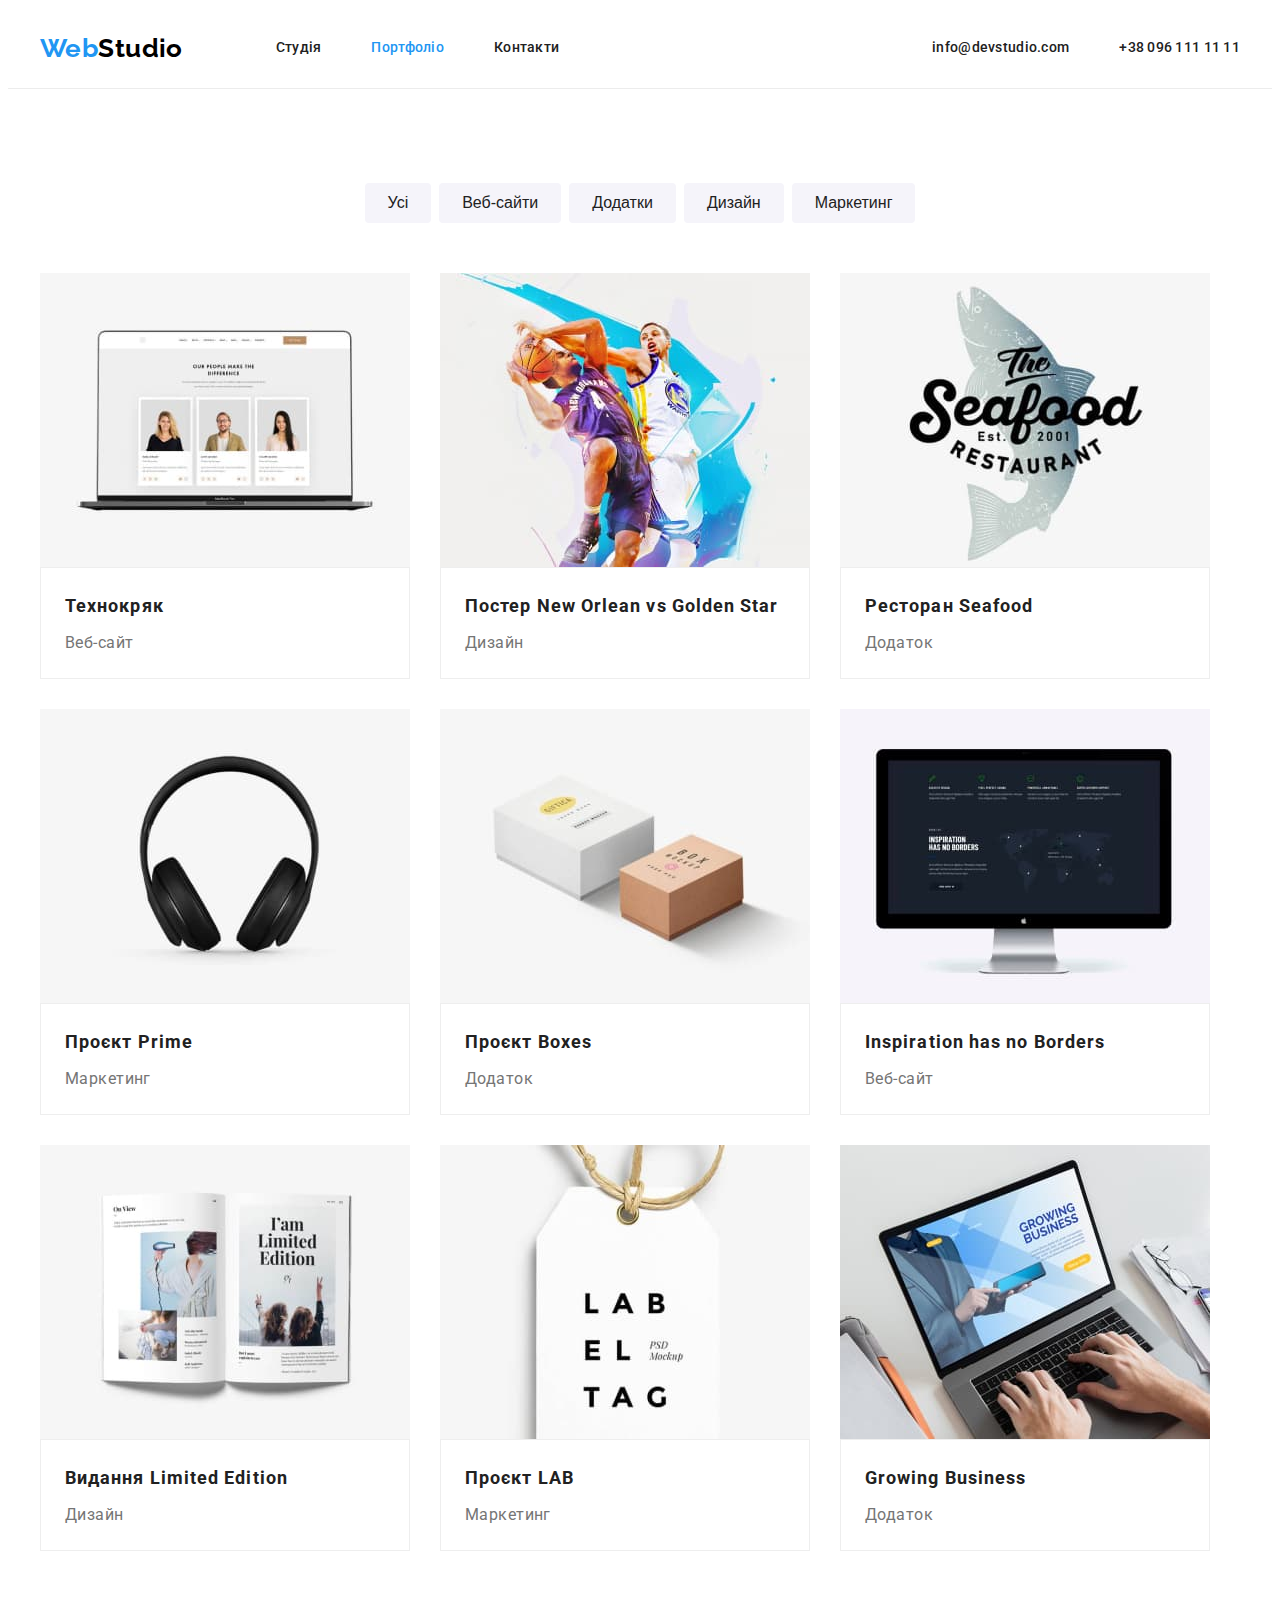
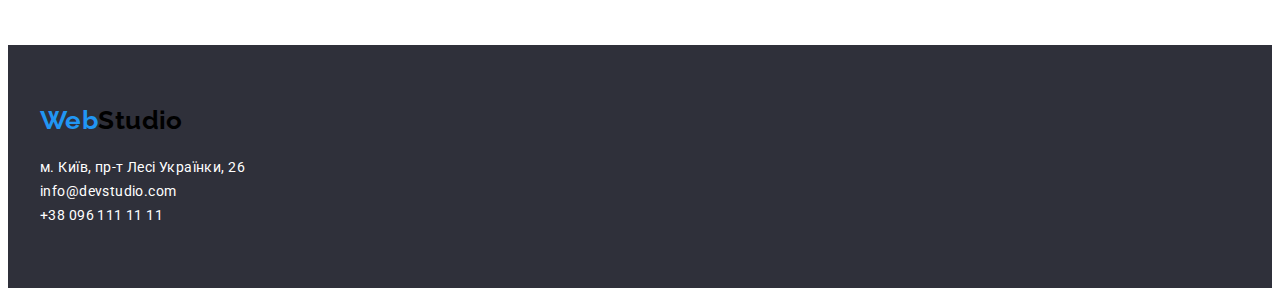
==== portfolio.html @ db3b947a "Clone goit-markup-hw-03" ====
<!DOCTYPE html>
<html lang="uk">
<head>
    <meta charset="UTF-8">
    <meta http-equiv="X-UA-Compatible" content="IE=edge">
    <meta name="viewport" content="width=device-width, initial-scale=1.0">
    <title>Portfolio</title>
    <link href="https://fonts.googleapis.com/css2?family=Raleway:wght@700&family=Roboto:wght@400;500;700;900&display=swap" rel="stylesheet">
    <link rel="stylesheet" href="https://cdnjs.cloudflare.com/ajax/libs/modern-normalize/1.1.0/modern-normalize.min.css" integrity="sha512-wpPYUAdjBVSE4KJnH1VR1HeZfpl1ub8YT/NKx4PuQ5NmX2tKuGu6U/JRp5y+Y8XG2tV+wKQpNHVUX03MfMFn9Q==" crossorigin="anonymous" referrerpolicy="no-referrer"/>
    <link rel="stylesheet" href="./css/styles.css">
</head>
<body>

    <!-- Шапка -->

    <header class="header">
        <div class="container main-nav">
          <nav class="nav">
              <a href="./index.html" class="logo"><span class="logo-title">Web</span>Studio</a>
              <ul class="site-nav">
                  <li class="item"><a href="./index.html" class="link">Студія</a></li>
                  <li class="item"><a href="./portfolio.html" class="link current">Портфоліо</a></li>
                  <li class="item"><a href="" class="link">Контакти</a></li>
              </ul>
          </nav>
          
              <ul class="contacts">
                  <li class="item"><a href="mailto:info@devstudio.com" class="contact-link">info@devstudio.com</a></li>
                  <li class="item"><a href="tel:+380961111111" class="contact-link">+38 096 111 11 11</a></li>
              </ul>
        </div>
      </header>

     <main>

        <section class="section portfolio">

           <div class="container">
            <h1 class="visually-hidden">Портфоліо</h1>

            <ul class="button-list">
                <li class="item"><button type="button" class="filter-button">Усі</button></li>
                <li class="item"><button type="button" class="filter-button">Веб-сайти</button></li>
                <li class="item"><button type="button" class="filter-button">Додатки</button></li>
                <li class="item"><button type="button" class="filter-button">Дизайн</button></li>
                <li class="item"><button type="button" class="filter-button">Маркетинг</button></li>
            </ul>

            <ul class="project-list">
                <li class="item">
                    <a href="" class="project-link">
                        <img src="./images/Projects/project1.jpg" alt="Ноутбук з відкритою сторінкою веб-сайту" width="370">
                        <div class="border">
                            <h2 class="project-title">Технокряк</h2>
                            <p class="project-text">Веб-сайт</p>
                        </div>
                    </a>                
                </li>
                <li class="item">
                    <a href="" class="project-link">
                        <img src="./images/Projects/project2.jpg" alt="Постер" width="370">
                        <div class="border">
                            <h2 class="project-title">Постер New Orlean vs Golden Star</h2>
                            <p class="project-text">Дизайн</p>
                        </div>
                    </a>                
                </li>    
                <li class="item">
                    <a href="" class="project-link">
                        <img src="./images/Projects/project3.jpg" alt="Логотип ресторану" width="370">
                        <div class="border">
                            <h2 class="project-title">Ресторан Seafood</h2>
                            <p class="project-text">Додаток</p> 
                        </div>
                    </a>               
                </li>    
                <li class="item">
                    <a href="" class="project-link">
                        <img src="./images/Projects/project4.jpg" alt="Навушники" width="370">
                        <div class="border">
                            <h2 class="project-title">Проєкт Prime</h2>
                            <p class="project-text">Маркетинг</p> 
                        </div> 
                    </a>              
                </li>    
                <li class="item">
                    <a href="" class="project-link">
                        <img src="./images/Projects/project5.jpg" alt="Коробки" width="370">
                        <div class="border">
                            <h2 class="project-title">Проєкт Boxes</h2>
                            <p class="project-text">Додаток</p>
                        </div>
                    </a>                
                </li>    
                <li class="item">
                    <a href="" class="project-link">
                        <img src="./images/Projects/project6.jpg" alt="Монітор з відкритою сторінкою веб-сайту" width="370">
                        <div class="border">
                            <h2 class="project-title">Inspiration has no Borders</h2>
                            <p class="project-text">Веб-сайт</p>
                        </div>
                    </a>                
                </li>    
                <li class="item">
                    <a href="" class="project-link">
                        <img src="./images/Projects/project7.jpg" alt="Відкритий журнал" width="370">
                        <div class="border">
                            <h2 class="project-title">Видання Limited Edition</h2>
                            <p class="project-text">Дизайн</p> 
                        </div>
                    </a>               
                </li>    
                <li class="item">
                    <a href="" class="project-link">
                        <img src="./images/Projects/project8.jpg" alt="Ярлик з логотипом" width="370">
                        <div class="border">
                            <h2 class="project-title">Проєкт LAB</h2>
                            <p class="project-text">Маркетинг</p> 
                        </div>
                    </a>                
                </li>    
                <li class="item">
                    <a href="" class="project-link">
                        <img src="./images/Projects/project9.jpg" alt="Ноутбук з відкритим додатком" width="370">
                        <div class="border">
                            <h2 class="project-title">Growing Business</h2>
                            <p class="project-text">Додаток</p>
                        </div>
                    </a>                
                </li>        
                </ul>
           </div>

        </section>

     </main>

     <!-- Футер -->

     <footer class="footer">
        <div class="container">
            <a href="./index.html" class="logo"><span class="logo-title">Web</span>Studio</a>
        <address class="address">
            <ul>
                <li><a 
                    href="https://goo.gl/maps/H3xWFZDihMZvuxgB9" class="link"
                    target="_blank"
                    rel="noopener nofollow noreferrer">
                    м. Київ, пр-т Лесі Українки, 26</a></li>
                <li><a href="mailto:info@devstudio.com" class="link">info@devstudio.com</a></li>
                <li><a href="tel:+380961111111" class="link">+38 096 111 11 11</a></li>
            </ul>
        </address>
        </div>
    </footer>
    
</body>
</html>
---- css/styles.css ----
:root{
    --primary-text-color: #757575;
    --title-text-color: #212121;
    --accent-color: #2196F3;
    --button-active-color: #188CE8;
    --black: #000000;
    --white: #FFFFFF;
    --bgc1: #F5F5F5;
    --bgc2: #F5F4FA;
    --bgc3: #2F303A;
}

body{
    background-color: var(--white);
    color: var(--primary-text-color); 
    font-family: Roboto, sans-serif;
    font-size: 14px;
    letter-spacing: 0.03em;
}

ul{
    list-style:none;
    margin-top: 0;
    margin-bottom: 0;
    padding-left: 0;
}

a{
    text-decoration: none;
}

img{
    display: block;
    width: 100%;
    height: auto;
}

/* header */

.header{
    background-color: var(--white);
    border-bottom: 1px solid #ECECEC;
}

/* main-nav */

.main-nav{
    display: flex;
    align-items: center;
}

.nav{
    display: flex;
    align-items: center;
}

.logo{
    color: var(--black);
    font-family: Raleway, sans-serif;
    font-weight: 700;
    font-size: 26px;
    line-height: 1.19;
}

.logo-title{
    color: var(--accent-color);
}

/* site-nav */

.site-nav{
    display: flex;
    margin-left: 93px;
}

/* .site-nav .item{
    margin-right: 50px;
}

.site-nav .item:last-child{
    margin-right: 0;
} */

.site-nav .item:not(:last-child){
    margin-right: 50px;
}

.site-nav .link{
    display: block;
    padding-top: 32px;
    padding-bottom: 32px;
    
    color: var(--title-text-color);
    font-weight: 500;
    line-height: 1.14;
    letter-spacing: 0.02em;
}

.site-nav .link:hover,
.site-nav .link:focus{
    color: var(--accent-color);
}

.site-nav .link.current{
    color: var(--accent-color);
}

/* contacts */

.contacts{
    display: flex;
    margin-top: 0;
    margin-bottom: 0;
    margin-left: auto;
}

.contacts .item + .item{
    margin-left: 50px;
}

.contact-link{
    display: block;
    padding-top: 32px;
    padding-bottom: 32px;
     
    color: var(--title-text-color);
    font-weight: 500;
    line-height: 1.14;
    letter-spacing: 0.02em;
}

.contact-link:hover,
.contact-link:focus{
    color: var(--accent-color);
}

.container{
    margin-left: auto;
    margin-right: auto;
    width: 1200px;
    padding-left: 15px;
    padding-right: 15px;
}

/* hero */

.hero{
    padding-top: 200px;
    padding-bottom: 200px;
    text-align: center;

    background-color: var(--bgc3);        
}

.hero-title{
    margin-top: 0;
    margin-bottom: 40px;
    
    color: var(--white);
    font-weight: 900;
    font-size: 44px;
    line-height: 1.36;
    letter-spacing: 0.06em;
    text-transform: uppercase;
}

/* section */

.section{
    padding-top: 94px;
    padding-bottom: 94px;
}

.section-title{
    margin-top: 0;
    margin-bottom: 50px;
    text-align: center;

    color: var(--title-text-color);
    font-weight: 700;
    font-size: 36px;
    line-height: 1.17;
}

/* features */

.features{
    display: flex;
    margin-top: 0;    
}

.features .title{
    margin-top: 0;
    margin-bottom: 10px;

    color: var(--title-text-color);
    font-weight: 700;
    line-height: 1.14;
}

.features .item:not(:last-child){
    margin-right: 30px;
}

.features .text{
    margin-top: 0;
    margin-bottom: 0;

    line-height: 1.71;
}

.visually-hidden {
    position: absolute;
    white-space: nowrap;
    width: 1px;
    height: 1px;
    overflow: hidden;
    border: 0;
    padding: 0;
    clip: rect(0 0 0 0);
    clip-path: inset(50%);
    margin: -1px;
  }

  /* work */

  .no-padding{
    padding-top: 0;
  }

  .work{
    display: flex;
    justify-content: space-between;
  }

  .work .item{
    width: 370px;
  }

/* team */

.employees{
    background-color: var(--bgc2);
}

.team{
    display: flex;
    justify-content: space-between;
}
.team .item{
    background-color: #fff;
    box-shadow: 0px 1px 3px rgba(0, 0, 0, 0.12), 0px 1px 1px rgba(0, 0, 0, 0.14), 0px 2px 1px rgba(0, 0, 0, 0.2);
    border-radius: 0px 0px 4px 4px;
    width: 270px;
    text-align: center;
}

.team .title{
    color: var(--title-text-color);
    font-weight: 500;
    font-size: 16px;
    line-height: 1.19;
}

.team .text{
    margin-top: 0;
    margin-bottom: 30px;

    font-size: 16px;
    line-height: 1.19;
}

/* portfolio */

.project-list{
    display: flex;
    flex-wrap: wrap;
    margin-top: 50px;
}

.project-list .item{
    width: 370px;
    margin-right: 30px;
    margin-bottom: 30px;
}

.project-link{
    display: block;
    margin-top: 0;
    margin-bottom: 0;
}

.border{
    background: var(--white);
    border: 1px solid #EEEEEE;
}

.project-list .item:nth-child(3n){
    margin-right: 0;
}

.project-list .item:nth-child(n+7){
    margin-bottom: 0;
}

.project-title{
    margin-top: 20px;
    margin-bottom: 0;
    margin-left: 24px;

    color: var(--title-text-color);
    font-weight: 700;
    font-size: 18px;
    line-height: 2;
    letter-spacing: 0.06em;
}

.project-text{
    margin-top: 4px;
    margin-bottom: 20px;
    margin-left: 24px;

    color: var(--primary-text-color);
    font-weight: 400;
    font-size: 16px;
    line-height: 1.88;
}

/* buttons */

.button{
    display: inline-block;
    border: 1px solid transparent;
    border-radius: 4px;
    padding: 10px 34px;
    min-width: 216px;

    color: var(--white);
    background-color: var(--accent-color);
    font-weight: 700;
    font-size: 16px;
    line-height: 1.88;
    letter-spacing: 0.06em;
}

.button:hover,
.button:focus{
    background-color: var(--button-active-color);
}

.button-list{
    display: flex;
    justify-content: center;
}

.button-list .item:not(:last-child){
    margin-right: 8px;
}

.filter-button{
    display: inline-block;
    border: 1px solid transparent;
    border-radius: 4px;
    padding: 6px 22px;
    text-align: center;

    color: var(--title-text-color);
    background-color: var(--bgc2);
    font-weight: 500;
    font-size: 16px;
    line-height: 1.62;    
}

.filter-button:hover,
.filter-button:focus{
    box-shadow: 0px 3px 1px rgba(0, 0, 0, 0.1), 0px 1px 2px rgba(0, 0, 0, 0.08), 0px 2px 2px rgba(0, 0, 0, 0.12);
    color: var(--white);
    background-color: var(--accent-color);
}

.button,
.filter-button{
    cursor:pointer;
}

/* footer */

.footer{
    background-color: var(--bgc3);

    padding-top: 60px;
    padding-bottom: 60px;
}

.footer .link{
    margin-bottom: 9px;
    color: var(--white);
    font-style: normal;
    font-weight: 400;
    line-height: 1.71;
}

.address{
    margin-top: 20px;
}

address .link:hover,
address .link:focus{
    color: var(--accent-color);
}
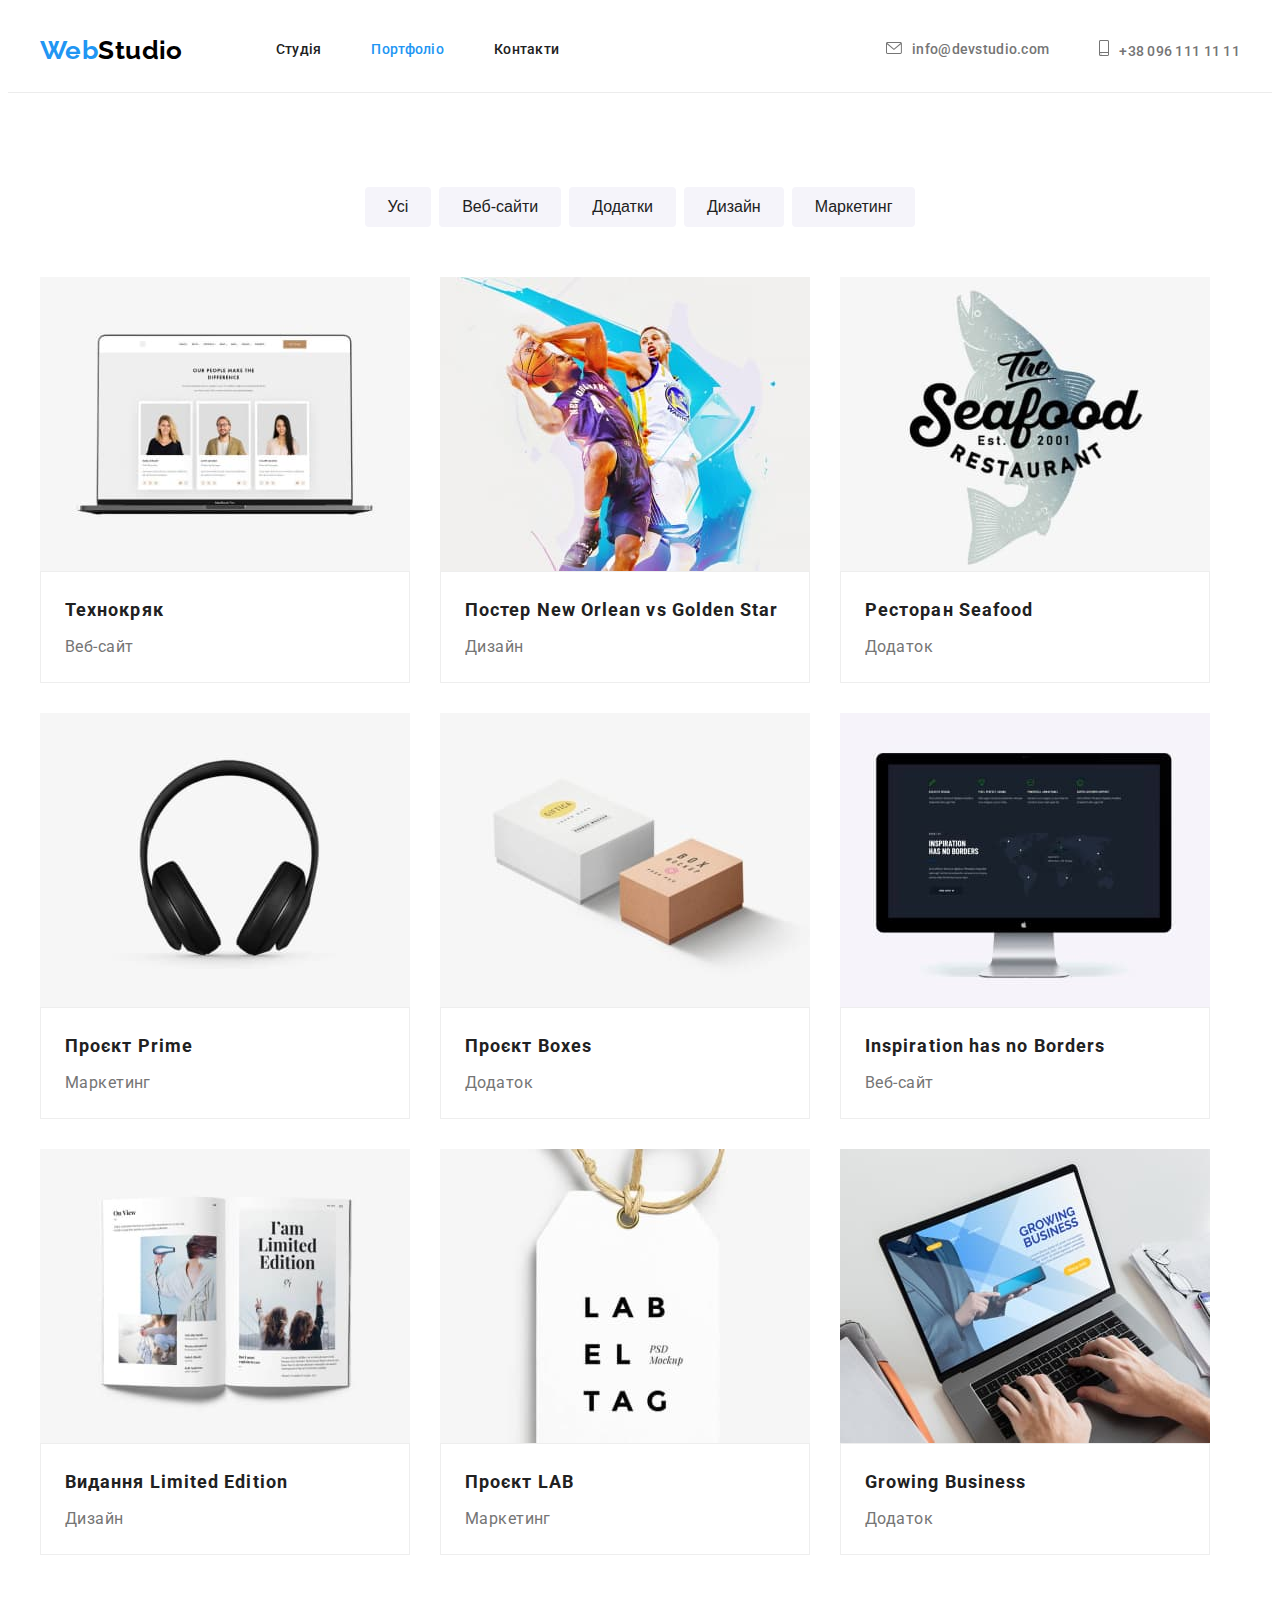
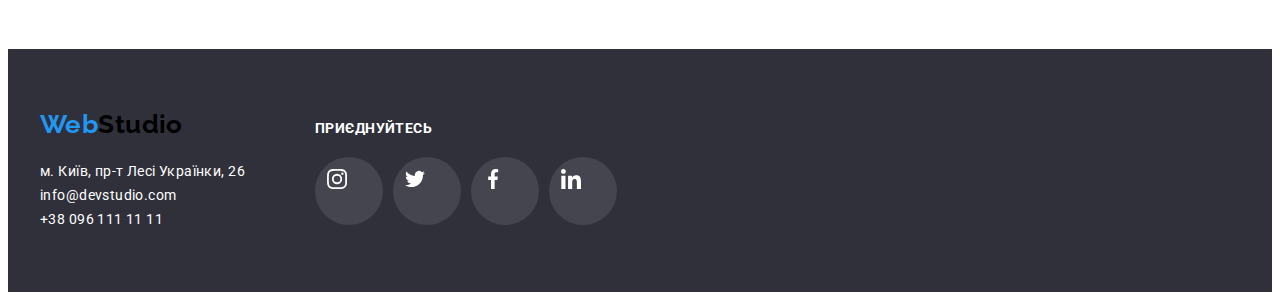
==== commit 9cab906b: "add icons and background-images" ====
--- a/portfolio.html
+++ b/portfolio.html
@@ -25,8 +25,16 @@
           </nav>
           
               <ul class="contacts">
-                  <li class="item"><a href="mailto:info@devstudio.com" class="contact-link">info@devstudio.com</a></li>
-                  <li class="item"><a href="tel:+380961111111" class="contact-link">+38 096 111 11 11</a></li>
+                  <li class="item">
+                      <a href="mailto:info@devstudio.com" class="contact-link">
+                          <svg class="contact-icon" width="16" height="12">
+                              <use href="./images/icons.svg#icon-envelope"></use>
+                      </svg>info@devstudio.com</a></li>
+                  <li class="item">
+                      <a href="tel:+380961111111" class="contact-link">
+                          <svg class="contact-icon" width="10" height="16">
+                              <use href="./images/icons.svg#icon-smartphone"></use>
+                          </svg>+38 096 111 11 11</a></li>
               </ul>
         </div>
       </header>
@@ -137,20 +145,56 @@
 
      <!-- Футер -->
 
-     <footer class="footer">
-        <div class="container">
+     <footer class="page-footer">
+        <div class="container footer">
+        <div>
             <a href="./index.html" class="logo"><span class="logo-title">Web</span>Studio</a>
-        <address class="address">
-            <ul>
-                <li><a 
-                    href="https://goo.gl/maps/H3xWFZDihMZvuxgB9" class="link"
-                    target="_blank"
-                    rel="noopener nofollow noreferrer">
-                    м. Київ, пр-т Лесі Українки, 26</a></li>
-                <li><a href="mailto:info@devstudio.com" class="link">info@devstudio.com</a></li>
-                <li><a href="tel:+380961111111" class="link">+38 096 111 11 11</a></li>
-            </ul>
-        </address>
+            <address class="address">
+                <ul>
+                    <li><a 
+                        href="https://goo.gl/maps/H3xWFZDihMZvuxgB9" class="link"
+                        target="_blank"
+                        rel="noopener nofollow noreferrer">
+                        м. Київ, пр-т Лесі Українки, 26</a></li>
+                    <li><a href="mailto:info@devstudio.com" class="link">info@devstudio.com</a></li>
+                    <li><a href="tel:+380961111111" class="link">+38 096 111 11 11</a></li>
+                </ul>
+            </address>
+        </div>
+    
+       <div class="footer-icons">
+        <h4 class="title">ПРИЄДНУЙТEСЬ</h4>
+        <ul class="icon-list">
+            <li>
+                <a href="" class="social-link">
+                    <svg class="icon" width="20" height="20">
+                        <use href="./images/icons.svg#icon-instagram"></use>
+                    </svg>
+                </a>
+            </li>
+            <li>
+                <a href="" class="social-link">
+                    <svg class="icon" width="20" height="20">
+                        <use href="./images/icons.svg#icon-twitter"></use>
+                    </svg>
+                </a>
+            </li>
+            <li>
+                <a href="" class="social-link">
+                    <svg class="icon" width="20" height="20">
+                        <use href="./images/icons.svg#icon-facebook"></use>
+                    </svg>
+                </a>
+            </li>
+            <li>
+                <a href="" class="social-link">
+                    <svg class="icon" width="20" height="20">
+                        <use href="./images/icons.svg#icon-linkedin"></use>
+                    </svg>
+                </a>
+            </li>
+        </ul>
+       </div>
         </div>
     </footer>
     
--- a/css/styles.css
+++ b/css/styles.css
@@ -8,6 +8,7 @@
     --bgc1: #F5F5F5;
     --bgc2: #F5F4FA;
     --bgc3: #2F303A;
+    --icons-color: #AFB1B8;
 }
 
 body{
@@ -31,8 +32,13 @@
 
 img{
     display: block;
-    width: 100%;
+    max-width: 100%;
     height: auto;
+}
+
+h4{
+    margin-top: 0;
+    margin-bottom: 0;
 }
 
 /* header */
@@ -72,14 +78,6 @@
     display: flex;
     margin-left: 93px;
 }
-
-/* .site-nav .item{
-    margin-right: 50px;
-}
-
-.site-nav .item:last-child{
-    margin-right: 0;
-} */
 
 .site-nav .item:not(:last-child){
     margin-right: 50px;
@@ -109,6 +107,7 @@
 
 .contacts{
     display: flex;
+    align-items: center;
     margin-top: 0;
     margin-bottom: 0;
     margin-left: auto;
@@ -123,16 +122,28 @@
     padding-top: 32px;
     padding-bottom: 32px;
      
-    color: var(--title-text-color);
+    color: var(--primary-text-color);
     font-weight: 500;
     line-height: 1.14;
     letter-spacing: 0.02em;
 }
 
+/* .contact-icon:hover,
+.contact-icon:focus{
+    fill: var(--accent-color);
+} */
+
 .contact-link:hover,
 .contact-link:focus{
     color: var(--accent-color);
 }
+
+.contact-icon{
+    margin-right: 10px;
+    fill: currentColor;
+}
+
+/* main */
 
 .container{
     margin-left: auto;
@@ -145,11 +156,23 @@
 /* hero */
 
 .hero{
-    padding-top: 200px;
-    padding-bottom: 200px;
+    width: 1600px;
+    height: 600px;
+    margin-left: auto;
+    margin-right: auto;
+    padding: 200px 452px;
     text-align: center;
 
-    background-color: var(--bgc3);        
+    background-color: #C4C4C4; 
+    background-image: linear-gradient(
+        to right,
+        rgba(47, 48, 58, 0.4),
+        rgba(47, 48, 58, 0.4)
+        ),
+        url("../images/hero.jpg");
+    background-repeat: no-repeat;
+    background-position: center;
+    background-size: cover;       
 }
 
 .hero-title{
@@ -183,6 +206,17 @@
 }
 
 /* features */
+
+.design-icon{
+    display: block;
+    width: 270px;
+    height: 120px;
+    padding: 25px 100px;
+    border-radius: 4px;
+    margin-bottom: 30px;
+    
+    background-color: var(--bgc2);    
+}
 
 .features{
     display: flex;
@@ -248,7 +282,7 @@
     justify-content: space-between;
 }
 .team .item{
-    background-color: #fff;
+    background-color: var(--white);
     box-shadow: 0px 1px 3px rgba(0, 0, 0, 0.12), 0px 1px 1px rgba(0, 0, 0, 0.14), 0px 2px 1px rgba(0, 0, 0, 0.2);
     border-radius: 0px 0px 4px 4px;
     width: 270px;
@@ -270,6 +304,58 @@
     line-height: 1.19;
 }
 
+.social-icons{
+    display: flex;
+    justify-content: space-between;
+    margin-left: 32px;
+    margin-right: 32px;
+    margin-top: 16px;
+    margin-bottom: 30px;
+}
+
+.social-link{
+    display: block;
+    padding: 12px;
+    width: 44px;
+    height: 44px;
+    border-radius: 50%;
+    color: var(--icons-color);
+}
+
+.icon{
+    fill: currentColor;
+}
+
+.social-link:hover,
+.social-link:focus{    
+    background-color: var(--accent-color);
+    color: var(--white)
+}
+
+/* clients */
+
+.clients{
+    display: flex;
+    justify-content: space-between;
+}
+
+.client-link{
+    display: flex;
+    justify-content: center;
+    align-items: center;
+    width: 170px;
+    height: 92px;
+    border: 1px solid var(--icons-color);
+    border-radius: 4px;
+    fill: var(--icons-color);
+}
+
+.client-link:hover,
+.client-link:focus{
+    fill: var(--accent-color);
+    border: 1px solid var(--accent-color);
+}
+
 /* portfolio */
 
 .project-list{
@@ -301,6 +387,10 @@
 
 .project-list .item:nth-child(n+7){
     margin-bottom: 0;
+}
+
+.project-list .item:hover{
+    box-shadow: 0px 1px 1px rgba(0, 0, 0, 0.12), 0px 4px 4px rgba(0, 0, 0, 0.06), 1px 4px 6px rgba(0, 0, 0, 0.16);
 }
 
 .project-title{
@@ -385,14 +475,14 @@
 
 /* footer */
 
-.footer{
+.page-footer{
     background-color: var(--bgc3);
 
     padding-top: 60px;
     padding-bottom: 60px;
 }
 
-.footer .link{
+.page-footer .link{
     margin-bottom: 9px;
     color: var(--white);
     font-style: normal;
@@ -400,6 +490,11 @@
     line-height: 1.71;
 }
 
+.footer{
+    display: flex;
+    align-items: baseline;
+}
+
 .address{
     margin-top: 20px;
 }
@@ -407,4 +502,29 @@
 address .link:hover,
 address .link:focus{
     color: var(--accent-color);
-}+}
+
+.title{
+    color: var(--white);
+    font-weight: 700;
+    line-height: 1.14;
+}
+
+.icon-list{
+    display: flex;
+    margin-top: 20px;
+}
+
+.footer-icons{
+    margin-left: 70px;
+}
+
+.footer .social-link{
+    margin-right: 10px;
+    background-color: rgba(255, 255, 255, 0.1);
+    color:var(--white);
+}
+.footer .social-link:hover,
+.footer .social-link:focus{
+    background-color: var(--accent-color);
+}
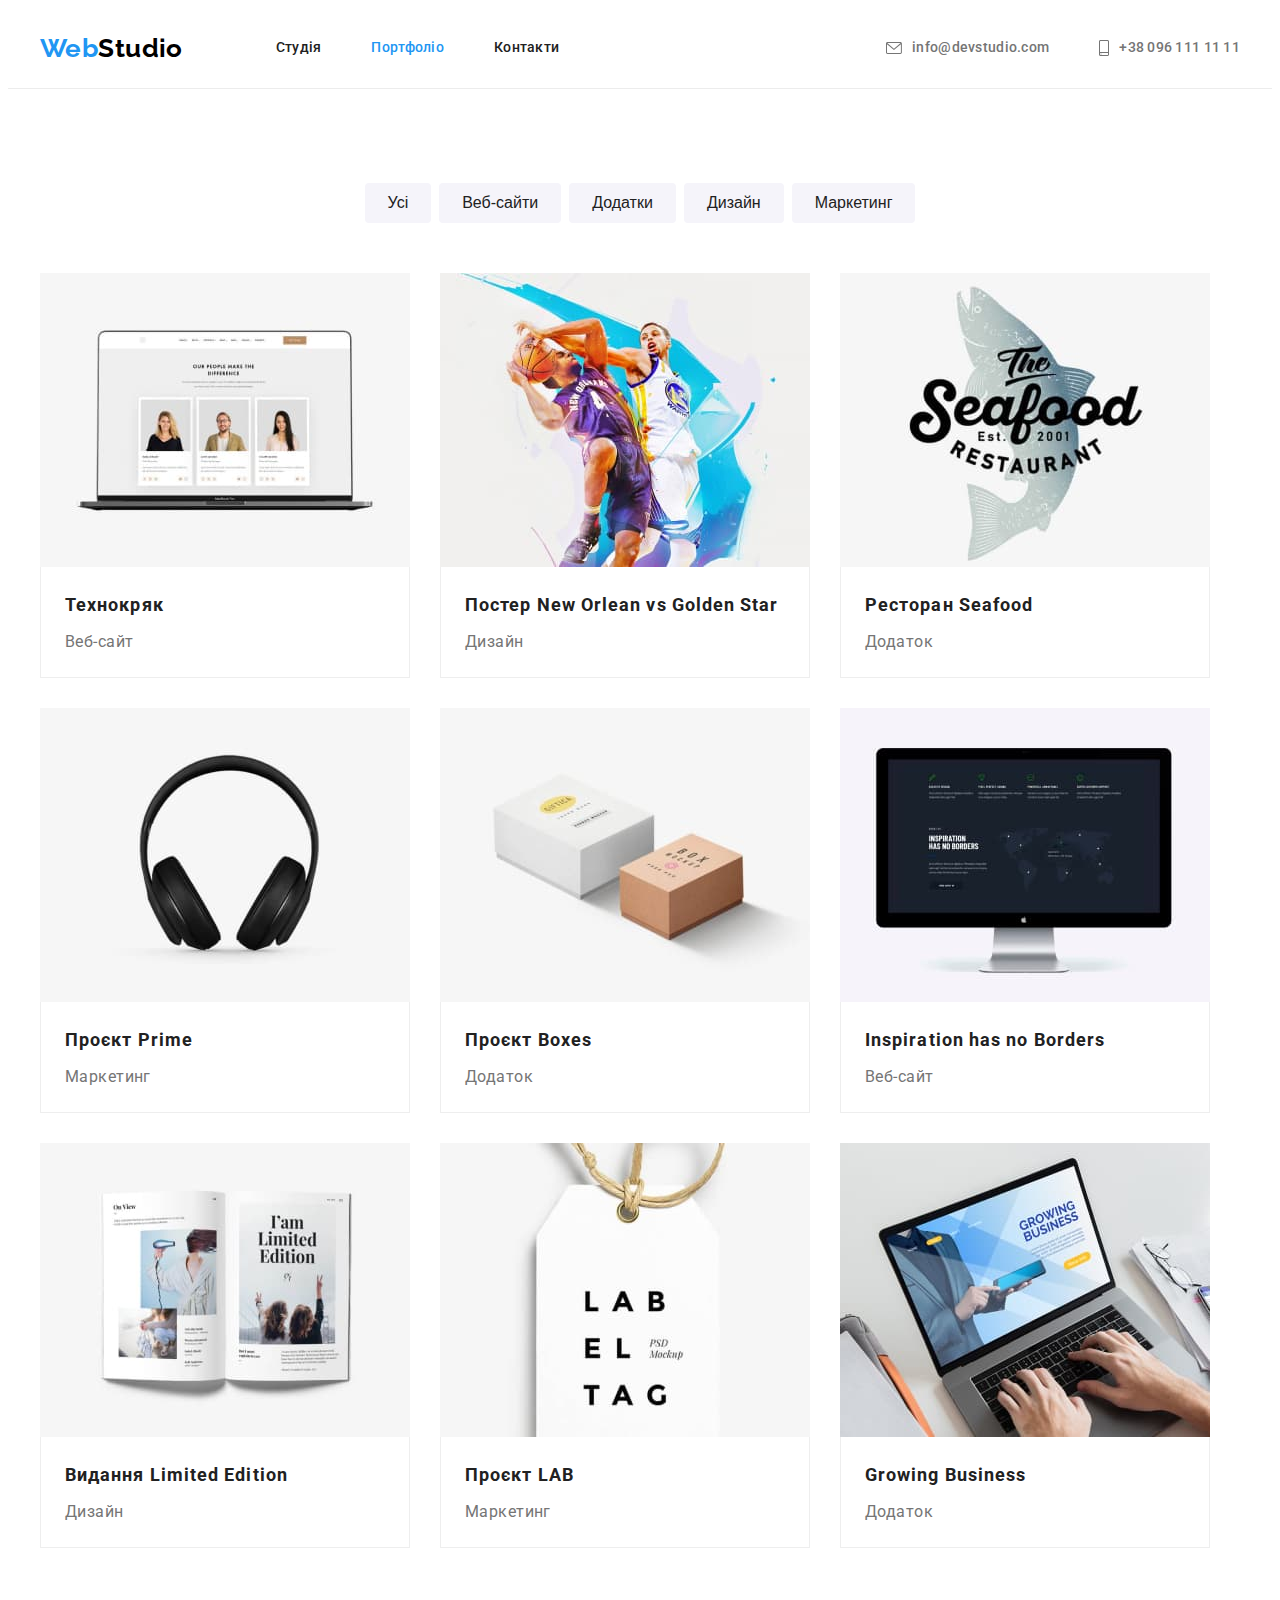
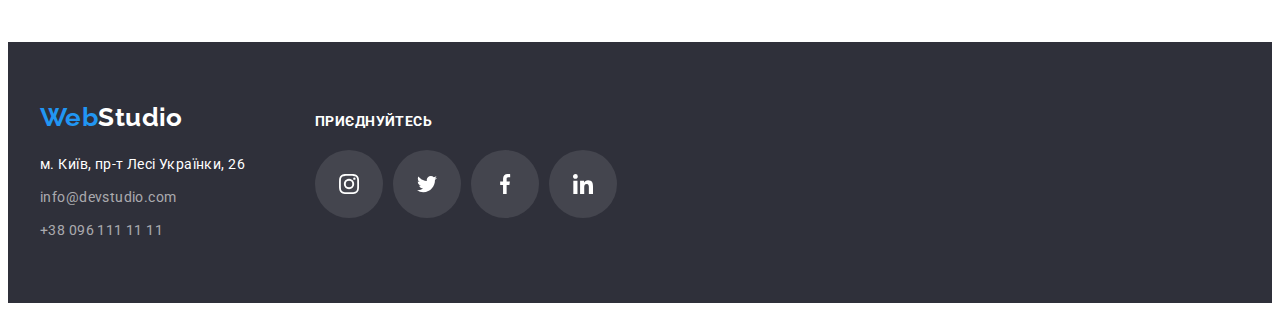
==== commit 50fd1a82: "fixed hw4" ====
--- a/portfolio.html
+++ b/portfolio.html
@@ -16,7 +16,7 @@
     <header class="header">
         <div class="container main-nav">
           <nav class="nav">
-              <a href="./index.html" class="logo"><span class="logo-title">Web</span>Studio</a>
+              <a href="./index.html" class="logo">Web<span class="logo-header">Studio</span></a>
               <ul class="site-nav">
                   <li class="item"><a href="./index.html" class="link">Студія</a></li>
                   <li class="item"><a href="./portfolio.html" class="link current">Портфоліо</a></li>
@@ -148,7 +148,7 @@
      <footer class="page-footer">
         <div class="container footer">
         <div>
-            <a href="./index.html" class="logo"><span class="logo-title">Web</span>Studio</a>
+            <a href="./index.html" class="logo">Web<span class="logo-footer">Studio</span></a>
             <address class="address">
                 <ul>
                     <li><a 
@@ -156,14 +156,14 @@
                         target="_blank"
                         rel="noopener nofollow noreferrer">
                         м. Київ, пр-т Лесі Українки, 26</a></li>
-                    <li><a href="mailto:info@devstudio.com" class="link">info@devstudio.com</a></li>
-                    <li><a href="tel:+380961111111" class="link">+38 096 111 11 11</a></li>
+                    <li><a href="mailto:info@devstudio.com" class="link transparent">info@devstudio.com</a></li>
+                    <li><a href="tel:+380961111111" class="link transparent">+38 096 111 11 11</a></li>
                 </ul>
             </address>
         </div>
     
        <div class="footer-icons">
-        <h4 class="title">ПРИЄДНУЙТEСЬ</h4>
+        <p class="title">ПРИЄДНУЙТEСЬ</p>
         <ul class="icon-list">
             <li>
                 <a href="" class="social-link">
--- a/css/styles.css
+++ b/css/styles.css
@@ -36,11 +36,6 @@
     height: auto;
 }
 
-h4{
-    margin-top: 0;
-    margin-bottom: 0;
-}
-
 /* header */
 
 .header{
@@ -61,15 +56,15 @@
 }
 
 .logo{
-    color: var(--black);
+    color: var(--accent-color);
     font-family: Raleway, sans-serif;
     font-weight: 700;
     font-size: 26px;
     line-height: 1.19;
 }
 
-.logo-title{
-    color: var(--accent-color);
+.logo-header{
+    color: var(--black);
 }
 
 /* site-nav */
@@ -128,17 +123,13 @@
     letter-spacing: 0.02em;
 }
 
-/* .contact-icon:hover,
-.contact-icon:focus{
-    fill: var(--accent-color);
-} */
-
 .contact-link:hover,
 .contact-link:focus{
     color: var(--accent-color);
 }
 
 .contact-icon{
+    vertical-align: middle;
     margin-right: 10px;
     fill: currentColor;
 }
@@ -156,13 +147,14 @@
 /* hero */
 
 .hero{
-    width: 1600px;
+    display: flex;
+    justify-content: center;
+    align-items: center;
+    max-width: 1600px;
     height: 600px;
     margin-left: auto;
     margin-right: auto;
-    padding: 200px 452px;
-    text-align: center;
-
+    
     background-color: #C4C4C4; 
     background-image: linear-gradient(
         to right,
@@ -175,10 +167,14 @@
     background-size: cover;       
 }
 
+.content-center{
+    text-align: center;
+}
+
 .hero-title{
     margin-top: 0;
-    margin-bottom: 40px;
-    
+    margin-bottom: 30px;
+        
     color: var(--white);
     font-weight: 900;
     font-size: 44px;
@@ -208,10 +204,11 @@
 /* features */
 
 .design-icon{
-    display: block;
+    display: flex;
+    justify-content: center;
+    align-items: center;
     width: 270px;
     height: 120px;
-    padding: 25px 100px;
     border-radius: 4px;
     margin-bottom: 30px;
     
@@ -228,6 +225,7 @@
     margin-bottom: 10px;
 
     color: var(--title-text-color);
+    font-size: 14px;
     font-weight: 700;
     line-height: 1.14;
 }
@@ -289,7 +287,16 @@
     text-align: center;
 }
 
+.team-info{
+    padding-left: 32px;
+    padding-right: 32px;
+    padding-top: 30px;
+    padding-bottom: 30px;
+}
+
 .team .title{
+    margin-top: 0;
+    margin-bottom: 10px;
     color: var(--title-text-color);
     font-weight: 500;
     font-size: 16px;
@@ -298,7 +305,7 @@
 
 .team .text{
     margin-top: 0;
-    margin-bottom: 30px;
+    margin-bottom: 16px;
 
     font-size: 16px;
     line-height: 1.19;
@@ -307,14 +314,13 @@
 .social-icons{
     display: flex;
     justify-content: space-between;
-    margin-left: 32px;
-    margin-right: 32px;
-    margin-top: 16px;
-    margin-bottom: 30px;
+    
 }
 
 .social-link{
-    display: block;
+    display: flex;
+    justify-content: center;
+    align-items: center;
     padding: 12px;
     width: 44px;
     height: 44px;
@@ -322,14 +328,14 @@
     color: var(--icons-color);
 }
 
-.icon{
-    fill: currentColor;
-}
-
 .social-link:hover,
 .social-link:focus{    
     background-color: var(--accent-color);
-    color: var(--white)
+    color: var(--white);
+}
+
+.icon{
+    fill: currentColor;
 }
 
 /* clients */
@@ -377,8 +383,14 @@
 }
 
 .border{
+    padding-top: 20px;
+    padding-bottom: 20px;
+    padding-left: 24px;
+    padding-right: 24px;
     background: var(--white);
-    border: 1px solid #EEEEEE;
+    border-left: 1px solid #EEEEEE;
+    border-right: 1px solid #EEEEEE;
+    border-bottom: 1px solid #EEEEEE;
 }
 
 .project-list .item:nth-child(3n){
@@ -394,9 +406,8 @@
 }
 
 .project-title{
-    margin-top: 20px;
-    margin-bottom: 0;
-    margin-left: 24px;
+    margin-top: 0;
+    margin-bottom: 4px;
 
     color: var(--title-text-color);
     font-weight: 700;
@@ -406,9 +417,8 @@
 }
 
 .project-text{
-    margin-top: 4px;
-    margin-bottom: 20px;
-    margin-left: 24px;
+    margin-top: 0;
+    margin-bottom: 0;
 
     color: var(--primary-text-color);
     font-weight: 400;
@@ -482,21 +492,18 @@
     padding-bottom: 60px;
 }
 
-.page-footer .link{
-    margin-bottom: 9px;
+address .link{
+    display: inline-block;
+    
     color: var(--white);
     font-style: normal;
     font-weight: 400;
     line-height: 1.71;
 }
 
-.footer{
-    display: flex;
-    align-items: baseline;
-}
-
-.address{
-    margin-top: 20px;
+address .transparent{
+    margin-top: 9px;
+    color: rgba(255, 255, 255, 0.6);
 }
 
 address .link:hover,
@@ -504,7 +511,22 @@
     color: var(--accent-color);
 }
 
+.footer{
+    display: flex;
+    align-items: baseline;
+}
+
+.logo-footer{
+    color: var(--white);
+}
+
+.address{
+    margin-top: 20px;
+}
+
 .title{
+    margin-top: 0;
+    margin-bottom: 0;
     color: var(--white);
     font-weight: 700;
     line-height: 1.14;
